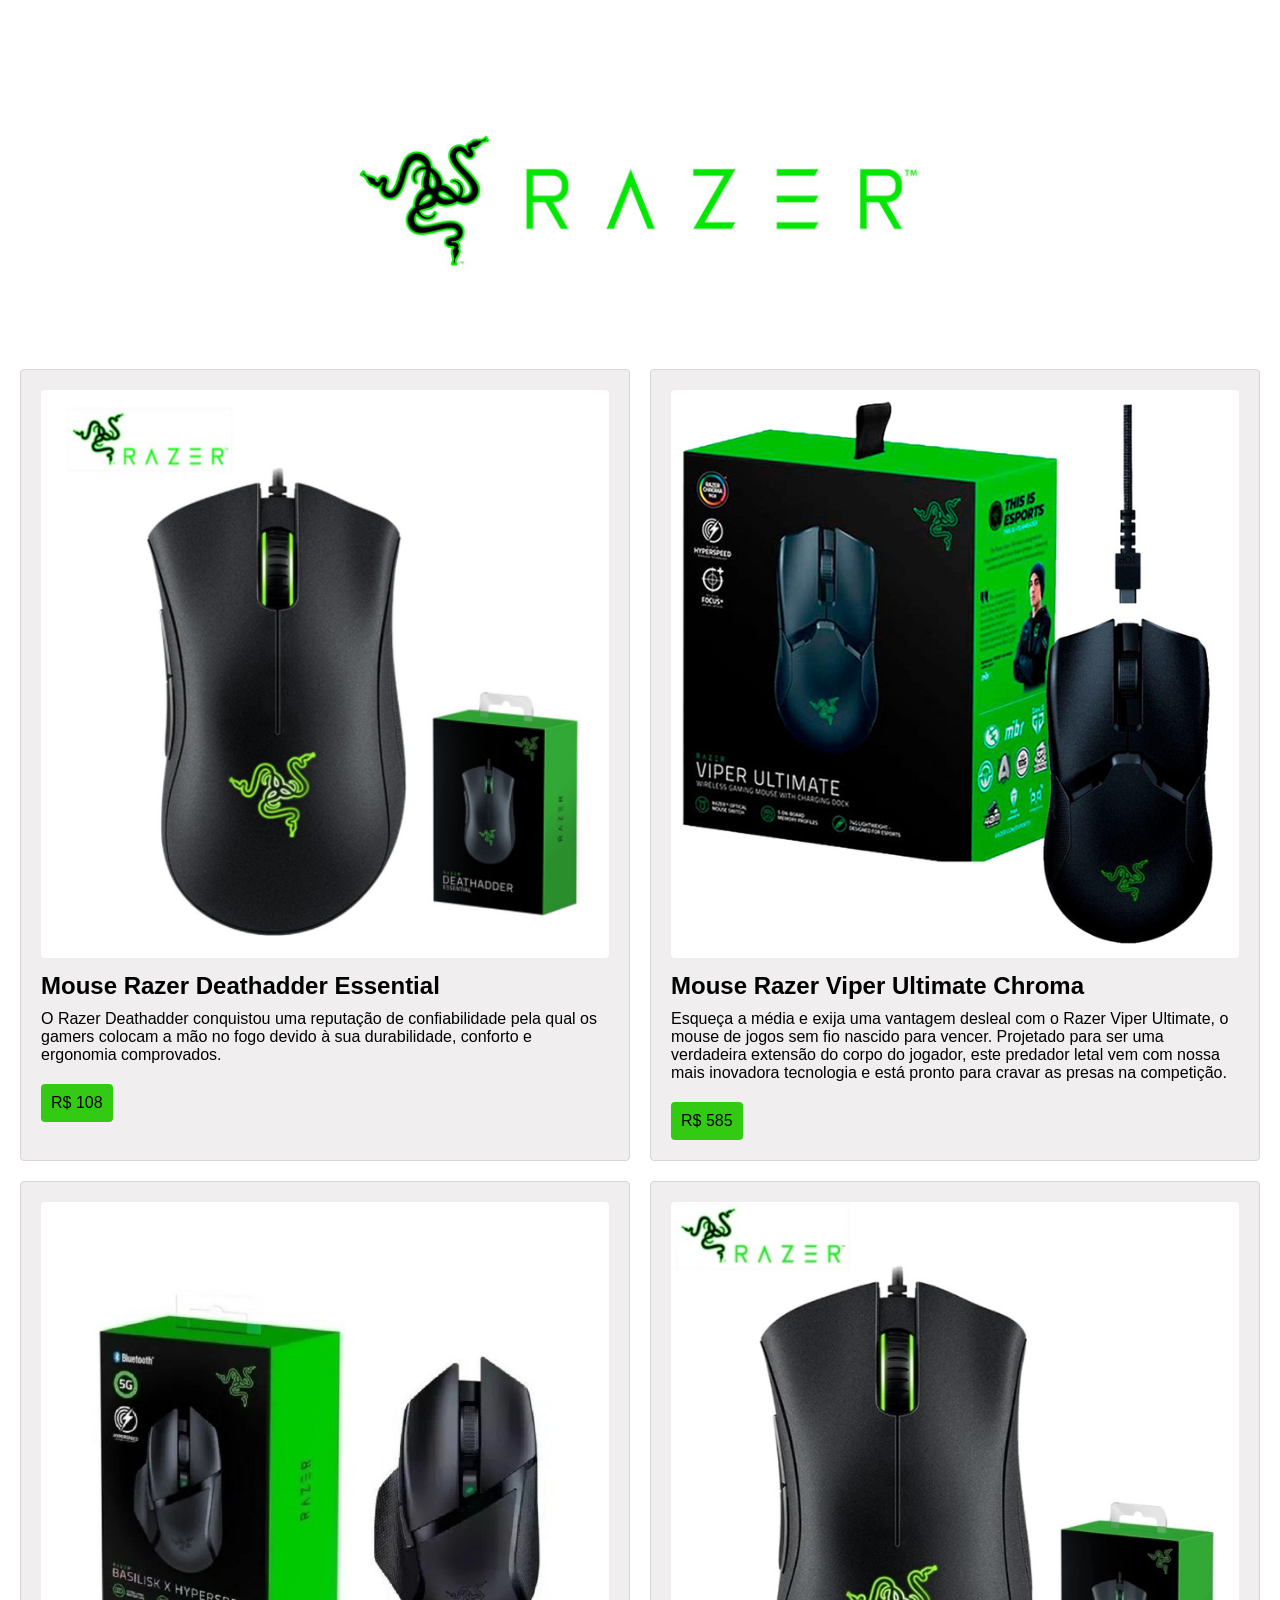
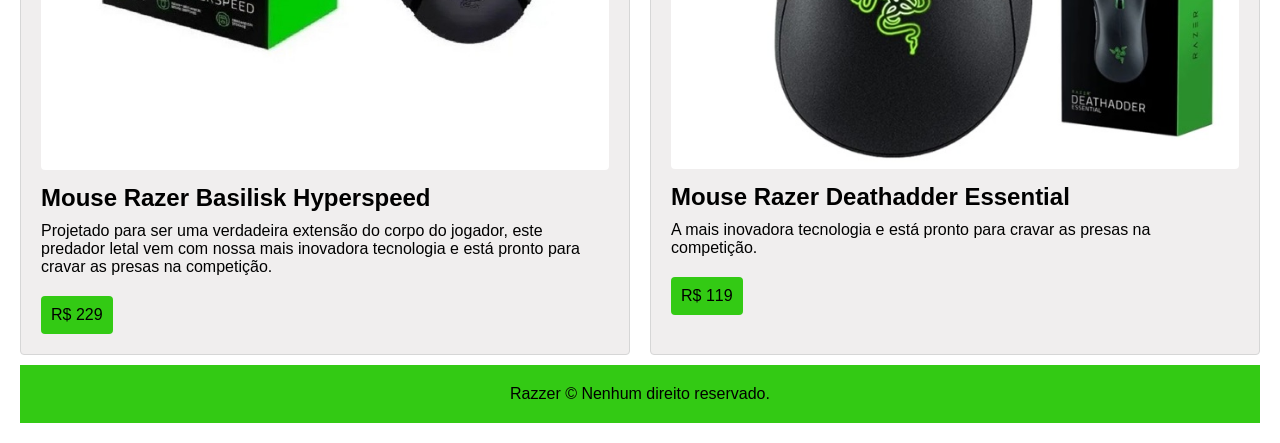
==== index.html @ bd139f3c "update" ====
<!DOCTYPE html>
<html lang="pt-BR">
<head>
  <meta charset="UTF-8">
  <meta http-equiv="X-UA-Compatible" content="IE=edge">
  <meta name="viewport" content="width=device-width, initial-scale=1.0">
  <link rel="stylesheet" href="style.css">
  <title>Meu Display Grid</title>
</head>
<body>
  <header>
    <img class="logo" src="/diplayGrid/assets/razer.jpg" alt="logo razer">
  </header>
  
  <section class="grid">
    <div class="item">
      <img src="/diplayGrid/assets/1.jpeg" alt="">
      <h1 class="titulo">Mouse Razer Deathadder Essential</h1>
      <p class="descricao"> O Razer Deathadder conquistou uma reputação de confiabilidade pela qual os gamers colocam a mão no fogo devido à sua durabilidade, conforto e ergonomia comprovados.</p>
      <p class="preco">R$ 108</p>
    </div>

    <div class="item">
      <img src="/diplayGrid/assets/2.jpg.crdownload" alt="">
      <h1 class="titulo">Mouse Razer Viper Ultimate Chroma</h1>
      <p class="descricao"> Esqueça a média e exija uma vantagem desleal com o Razer Viper Ultimate, o mouse de jogos sem fio nascido para vencer. Projetado para ser uma verdadeira extensão do corpo do jogador, este predador letal vem com nossa mais inovadora tecnologia e está pronto para cravar as presas na competição.</p>
      <p class="preco">R$ 585</p>
    </div>
  
    <div class="item">
      <img src="/diplayGrid/assets/3.jpeg" alt="">
      <h1 class="titulo">Mouse Razer Basilisk Hyperspeed</h1>
      <p class="descricao"> Projetado para ser uma verdadeira extensão do corpo do jogador, este predador letal vem com nossa mais inovadora tecnologia e está pronto para cravar as presas na competição.</p>
      <p class="preco">R$ 229</p>
    </div>
  
    <div class="item">
      <img src="/diplayGrid/assets/4.jpg" alt="">
      <h1 class="titulo">Mouse Razer Deathadder Essential</h1>
      <p class="descricao"> A mais inovadora tecnologia e está pronto para cravar as presas na competição.</p>
      <p class="preco">R$ 119</p>
    </div>

  </section>
  
  <script src="app.js"></script>
  <footer class="rodape">Razzer © Nenhum direito reservado.</footer>
</body>
</html>
---- style.css ----
*{
  margin: 0;
  padding: 0;
  box-sizing: border-box;
  font-family: arial;
}
body {
  padding: 20px;
}
header {
  display: flex;
  justify-content: center;
}
.logo{
width: 50%;
  
}
.grid {
  display: grid;
  grid-template-columns: repeat(2,1fr);
  gap: 20px;
}

.item {
  
  background-color: #f0eeee;
  border: 1px solid #d6d6d6;
  border-radius: 4px;
  padding: 20px;
}

img {
  width: 100%;
  object-fit: cover;
  border-radius: 4px;
}
.titulo, .descricao {
  margin: 10px 0;
}

.preco {
  background-color: rgb(51, 202, 20);
  display: inline-block;
  padding: 10px;
  margin-top: 10px;
  border-radius: 4px;
}
.rodape {
  display: flex;
  justify-content: center;
  margin-top: 10px;
  padding: 20px;
  background-color: rgb(51, 202, 20);
}
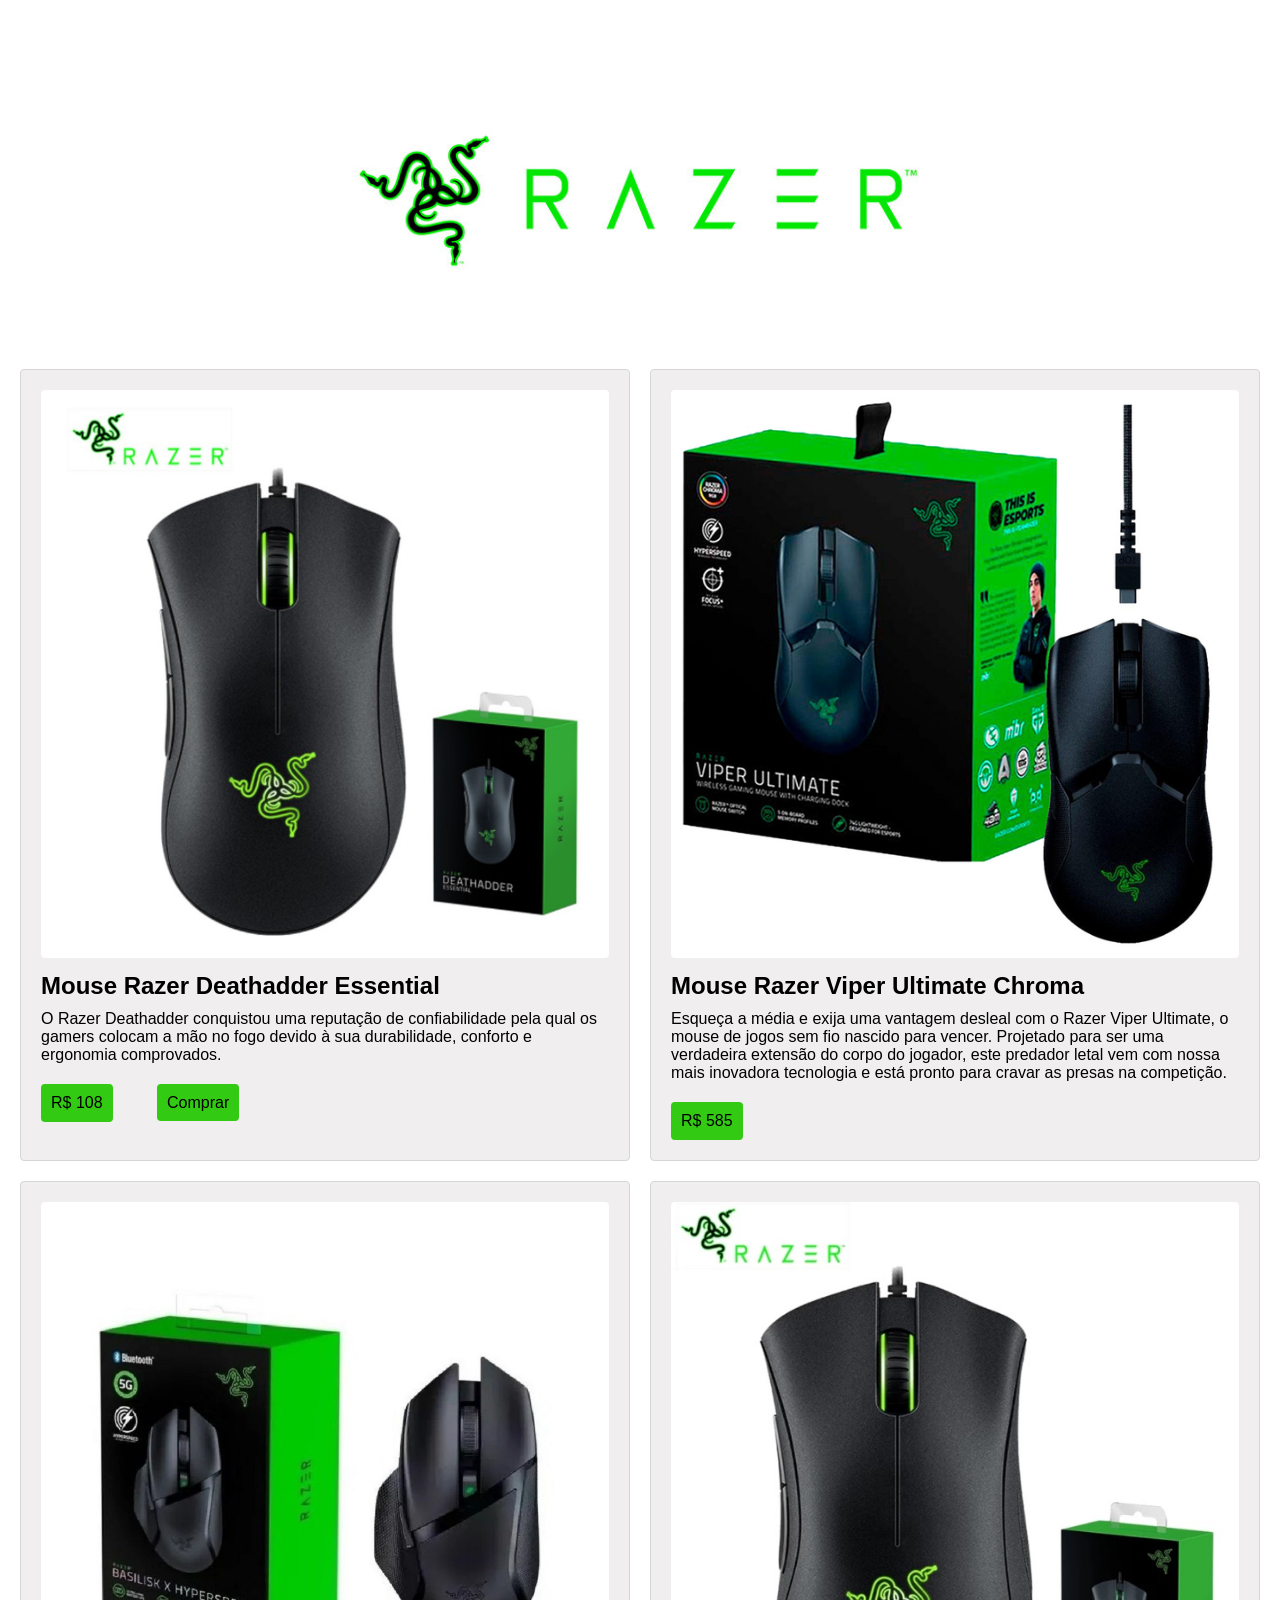
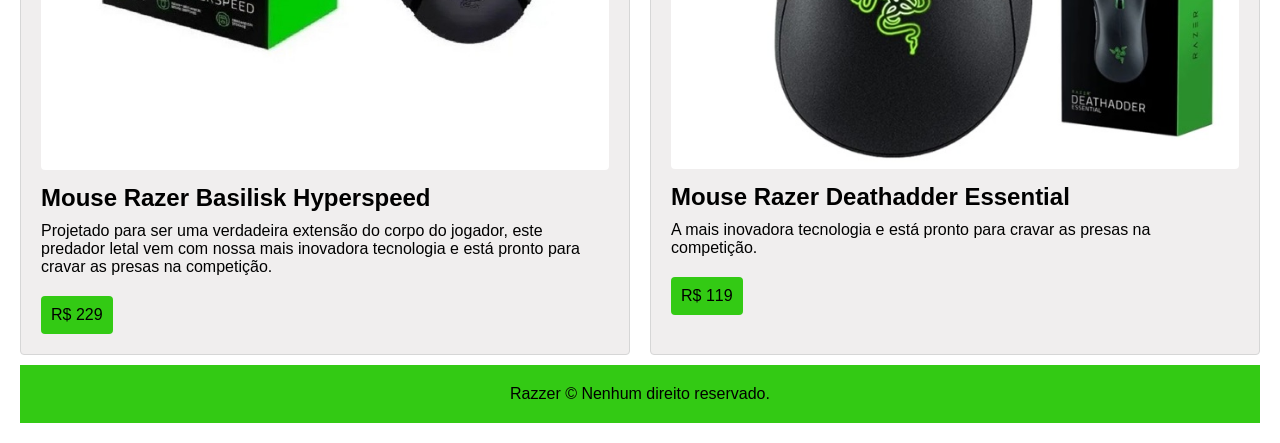
==== commit 4abcac32: "update_button" ====
--- a/index.html
+++ b/index.html
@@ -9,33 +9,35 @@
 </head>
 <body>
   <header>
-    <img class="logo" src="/diplayGrid/assets/razer.jpg" alt="logo razer">
+    <img class="logo" src="assets/razer.jpg" alt="logo razer">
   </header>
   
   <section class="grid">
     <div class="item">
-      <img src="/diplayGrid/assets/1.jpeg" alt="">
+      <img src="assets/1.jpeg" alt="">
       <h1 class="titulo">Mouse Razer Deathadder Essential</h1>
       <p class="descricao"> O Razer Deathadder conquistou uma reputação de confiabilidade pela qual os gamers colocam a mão no fogo devido à sua durabilidade, conforto e ergonomia comprovados.</p>
       <p class="preco">R$ 108</p>
+      <a class="btn" href="#">Comprar</a>
     </div>
 
     <div class="item">
-      <img src="/diplayGrid/assets/2.jpg.crdownload" alt="">
+      <img src="assets/2.jpg.crdownload" alt="">
       <h1 class="titulo">Mouse Razer Viper Ultimate Chroma</h1>
       <p class="descricao"> Esqueça a média e exija uma vantagem desleal com o Razer Viper Ultimate, o mouse de jogos sem fio nascido para vencer. Projetado para ser uma verdadeira extensão do corpo do jogador, este predador letal vem com nossa mais inovadora tecnologia e está pronto para cravar as presas na competição.</p>
       <p class="preco">R$ 585</p>
     </div>
   
     <div class="item">
-      <img src="/diplayGrid/assets/3.jpeg" alt="">
+      <img src="assets/3.jpeg" alt="">
       <h1 class="titulo">Mouse Razer Basilisk Hyperspeed</h1>
       <p class="descricao"> Projetado para ser uma verdadeira extensão do corpo do jogador, este predador letal vem com nossa mais inovadora tecnologia e está pronto para cravar as presas na competição.</p>
       <p class="preco">R$ 229</p>
+
     </div>
   
     <div class="item">
-      <img src="/diplayGrid/assets/4.jpg" alt="">
+      <img src="assets/4.jpg" alt="">
       <h1 class="titulo">Mouse Razer Deathadder Essential</h1>
       <p class="descricao"> A mais inovadora tecnologia e está pronto para cravar as presas na competição.</p>
       <p class="preco">R$ 119</p>
--- a/style.css
+++ b/style.css
@@ -29,8 +29,9 @@
   padding: 20px;
 }
 
-img {
+.item img {
   width: 100%;
+  
   object-fit: cover;
   border-radius: 4px;
 }
@@ -45,6 +46,16 @@
   margin-top: 10px;
   border-radius: 4px;
 }
+.btn {
+  /* display: flex; */
+  background-color: rgb(51, 202, 20);
+  text-decoration: none;
+  color: black;
+  padding: 10px;
+  margin-top: 10px;
+  margin: 40px;
+  border-radius: 4px;
+}
 .rodape {
   display: flex;
   justify-content: center;
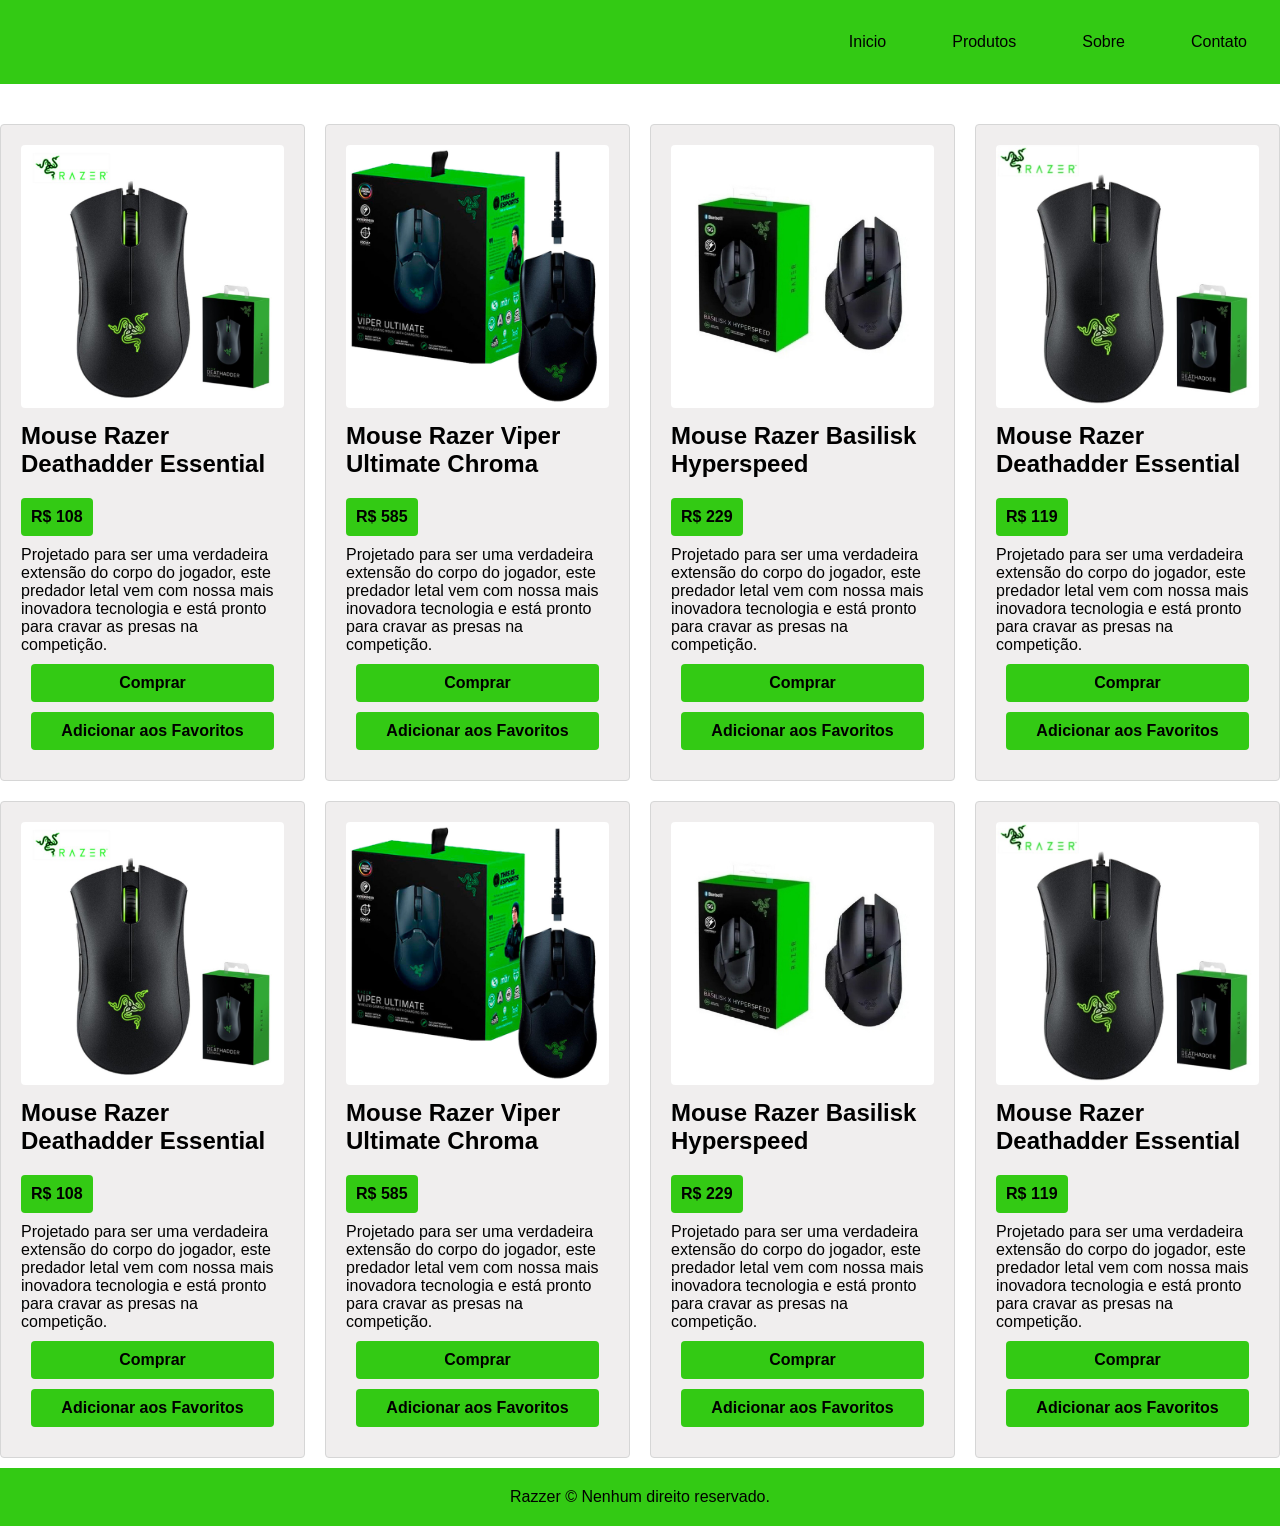
==== commit 1ec0209e: "update_layout" ====
--- a/index.html
+++ b/index.html
@@ -9,39 +9,99 @@
 </head>
 <body>
   <header>
-    <img class="logo" src="assets/razer.jpg" alt="logo razer">
+    <nav class="nav-menu">
+      
+      <ul>
+        
+        <li>Inicio</li>
+        <li>Produtos</li>
+        <li>Sobre</li>
+        <li>Contato</li>
+      </ul>
+    </nav>
+    <!-- <img class="logo" src="assets/razer.jpg" alt="logo razer"> -->
   </header>
   
   <section class="grid">
     <div class="item">
       <img src="assets/1.jpeg" alt="">
-      <h1 class="titulo">Mouse Razer Deathadder Essential</h1>
-      <p class="descricao"> O Razer Deathadder conquistou uma reputação de confiabilidade pela qual os gamers colocam a mão no fogo devido à sua durabilidade, conforto e ergonomia comprovados.</p>
+      <h1 class="titulo">Mouse Razer Deathadder Essential </h1>
       <p class="preco">R$ 108</p>
+      <p class="descricao"> Projetado para ser uma verdadeira extensão do corpo do jogador, este predador letal vem com nossa mais inovadora tecnologia e está pronto para cravar as presas na competição.</p>
+      
       <a class="btn" href="#">Comprar</a>
+      <a class="btn" href="#">Adicionar aos Favoritos</a>
     </div>
 
     <div class="item">
       <img src="assets/2.jpg.crdownload" alt="">
       <h1 class="titulo">Mouse Razer Viper Ultimate Chroma</h1>
-      <p class="descricao"> Esqueça a média e exija uma vantagem desleal com o Razer Viper Ultimate, o mouse de jogos sem fio nascido para vencer. Projetado para ser uma verdadeira extensão do corpo do jogador, este predador letal vem com nossa mais inovadora tecnologia e está pronto para cravar as presas na competição.</p>
       <p class="preco">R$ 585</p>
+      <p class="descricao"> Projetado para ser uma verdadeira extensão do corpo do jogador, este predador letal vem com nossa mais inovadora tecnologia e está pronto para cravar as presas na competição.</p>
+      <a class="btn" href="#">Comprar</a>
+      <a class="btn" href="#">Adicionar aos Favoritos</a>
     </div>
   
     <div class="item">
       <img src="assets/3.jpeg" alt="">
       <h1 class="titulo">Mouse Razer Basilisk Hyperspeed</h1>
+      <p class="preco">R$ 229</p>
       <p class="descricao"> Projetado para ser uma verdadeira extensão do corpo do jogador, este predador letal vem com nossa mais inovadora tecnologia e está pronto para cravar as presas na competição.</p>
+      
+      <a class="btn" href="#">Comprar</a>
+      <a class="btn" href="#">Adicionar aos Favoritos</a>
+    </div>
+  
+    <div class="item">
+      <img src="assets/4.jpg" alt="">
+      <h1 class="titulo">Mouse Razer Deathadder Essential</h1>
+      <p class="preco">R$ 119</p>
+      <p class="descricao"> Projetado para ser uma verdadeira extensão do corpo do jogador, este predador letal vem com nossa mais inovadora tecnologia e está pronto para cravar as presas na competição.</p>
+      
+      <a class="btn" href="#">Comprar</a>
+      <a class="btn" href="#">Adicionar aos Favoritos</a>
+    </div>
+    <div class="item">
+      <img src="assets/1.jpeg" alt="">
+      <h1 class="titulo">Mouse Razer Deathadder Essential</h1>
+      <p class="preco">R$ 108</p>
+      <p class="descricao"> Projetado para ser uma verdadeira extensão do corpo do jogador, este predador letal vem com nossa mais inovadora tecnologia e está pronto para cravar as presas na competição.</p>
+      
+      <a class="btn" href="#">Comprar</a>
+      <a class="btn" href="#">Adicionar aos Favoritos</a>
+    </div>
+
+    <div class="item">
+      <img src="assets/2.jpg.crdownload" alt="">
+      <h1 class="titulo">Mouse Razer Viper Ultimate Chroma</h1>
+      <p class="preco">R$ 585</p>
+      <p class="descricao"> Projetado para ser uma verdadeira extensão do corpo do jogador, este predador letal vem com nossa mais inovadora tecnologia e está pronto para cravar as presas na competição.</p>
+      
+      <a class="btn" href="#">Comprar</a>
+      <a class="btn" href="#">Adicionar aos Favoritos</a>
+    </div>
+  
+    <div class="item">
+      <img src="assets/3.jpeg" alt="">
+      <h1 class="titulo">Mouse Razer Basilisk Hyperspeed</h1>
       <p class="preco">R$ 229</p>
+      <p class="descricao"> Projetado para ser uma verdadeira extensão do corpo do jogador, este predador letal vem com nossa mais inovadora tecnologia e está pronto para cravar as presas na competição.</p>
+      
+      <a class="btn" href="#">Comprar</a>
+      <a class="btn" href="#">Adicionar aos Favoritos</a>
 
     </div>
   
     <div class="item">
       <img src="assets/4.jpg" alt="">
       <h1 class="titulo">Mouse Razer Deathadder Essential</h1>
-      <p class="descricao"> A mais inovadora tecnologia e está pronto para cravar as presas na competição.</p>
       <p class="preco">R$ 119</p>
+      <p class="descricao"> Projetado para ser uma verdadeira extensão do corpo do jogador, este predador letal vem com nossa mais inovadora tecnologia e está pronto para cravar as presas na competição.</p>
+      
+      <a class="btn" href="#">Comprar</a>
+      <a class="btn" href="#">Adicionar aos Favoritos</a>
     </div>
+
 
   </section>
   
--- a/style.css
+++ b/style.css
@@ -4,21 +4,43 @@
   box-sizing: border-box;
   font-family: arial;
 }
-body {
-  padding: 20px;
-}
+
 header {
   display: flex;
   justify-content: center;
 }
+.nav-menu {
+  width: 100%;
+  
+}
+ul{
+  display: flex;
+  background-color: rgb(51, 202, 20);
+  justify-content: flex-end;
+  
+}
+
+li {
+  list-style: none;
+  padding:30px;
+  
+  margin: 3px;
+  transition: 0.3s ease-in-out;
+}
+li:hover{
+  background-color:rgb(47, 173, 21);
+  font-weight: 600;
+}
 .logo{
-width: 50%;
+  display: flex;
+  width: 50%;
   
 }
 .grid {
   display: grid;
-  grid-template-columns: repeat(2,1fr);
+  grid-template-columns: repeat(4,1fr);
   gap: 20px;
+  margin-top: 40px;
 }
 
 .item {
@@ -45,16 +67,25 @@
   padding: 10px;
   margin-top: 10px;
   border-radius: 4px;
+  font-weight: 600;
 }
 .btn {
-  /* display: flex; */
+  display: block;
   background-color: rgb(51, 202, 20);
+  color: black;
+  text-align: center;
+  font-weight: 600;
   text-decoration: none;
-  color: black;
+  
   padding: 10px;
-  margin-top: 10px;
-  margin: 40px;
+  margin: 10px;
   border-radius: 4px;
+  transition: .3s;
+  
+}
+.btn:hover{
+  background-color:rgb(47, 173, 21);
+  
 }
 .rodape {
   display: flex;
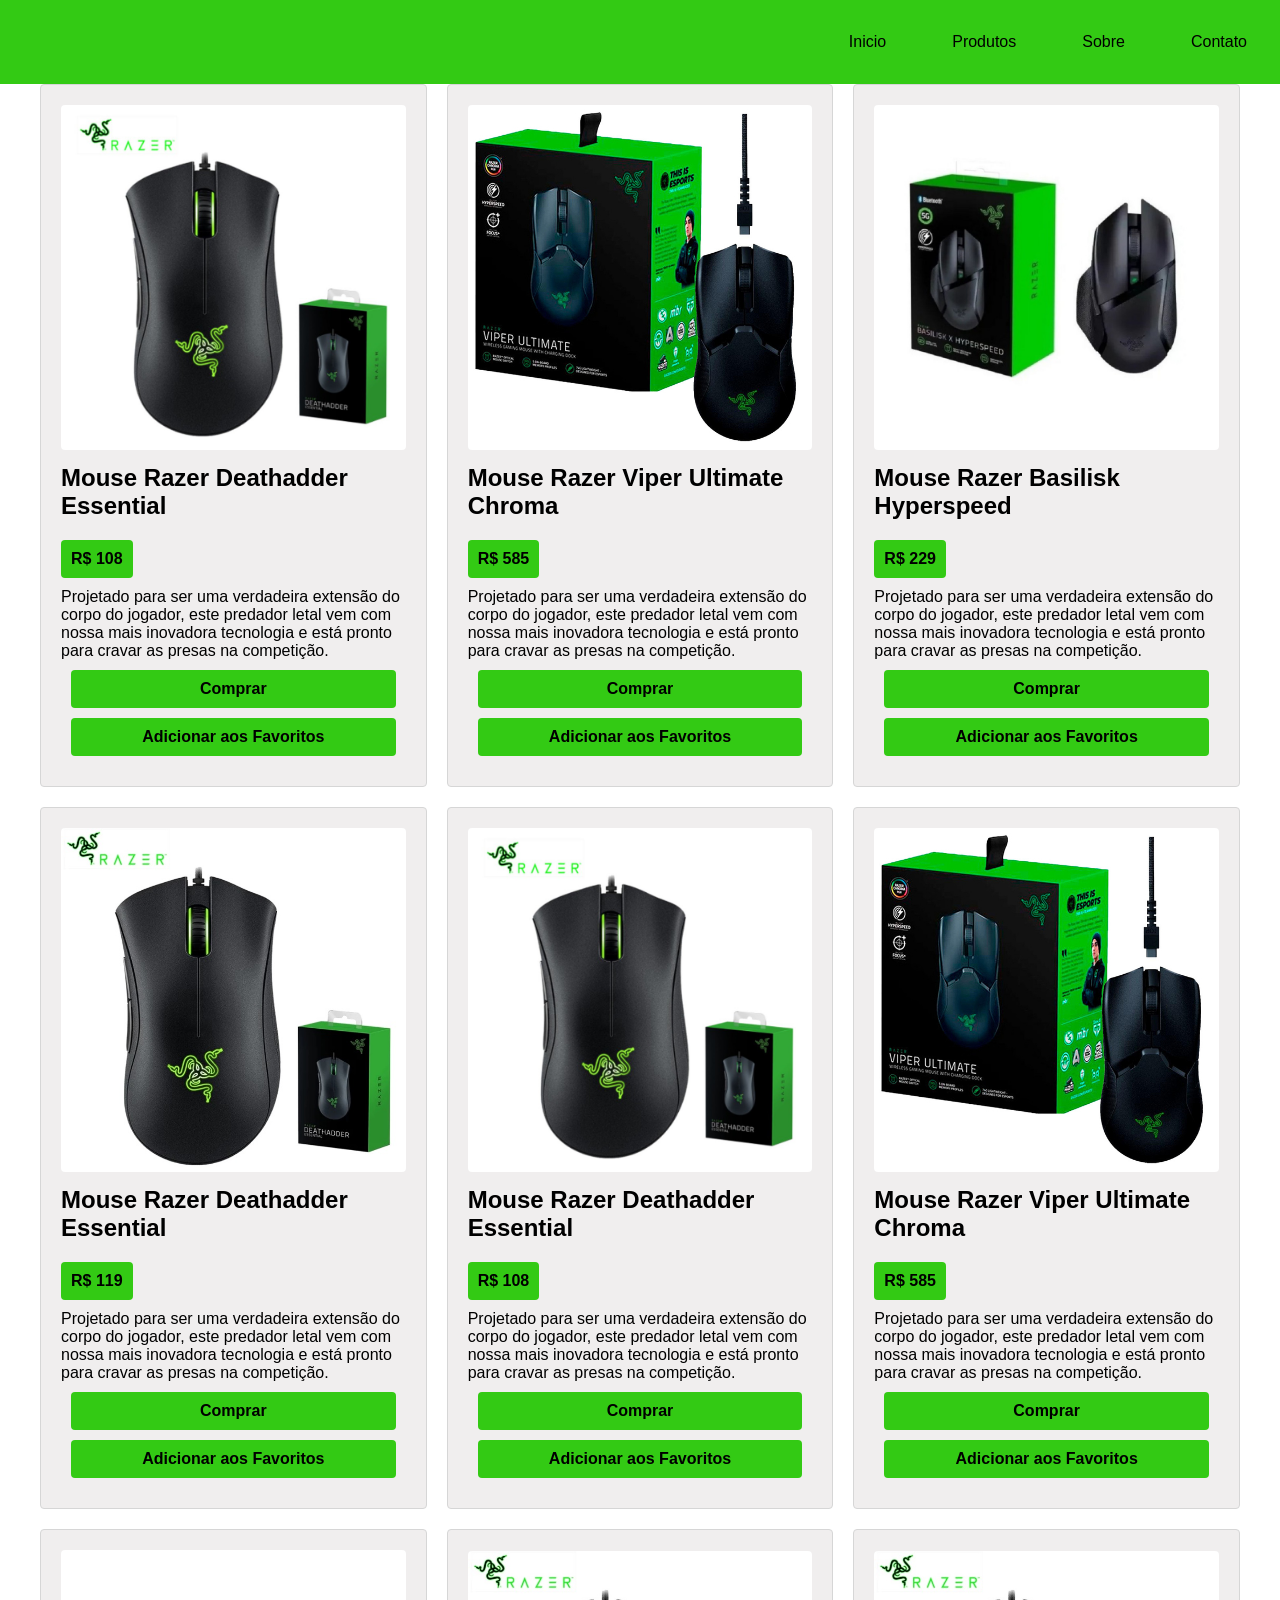
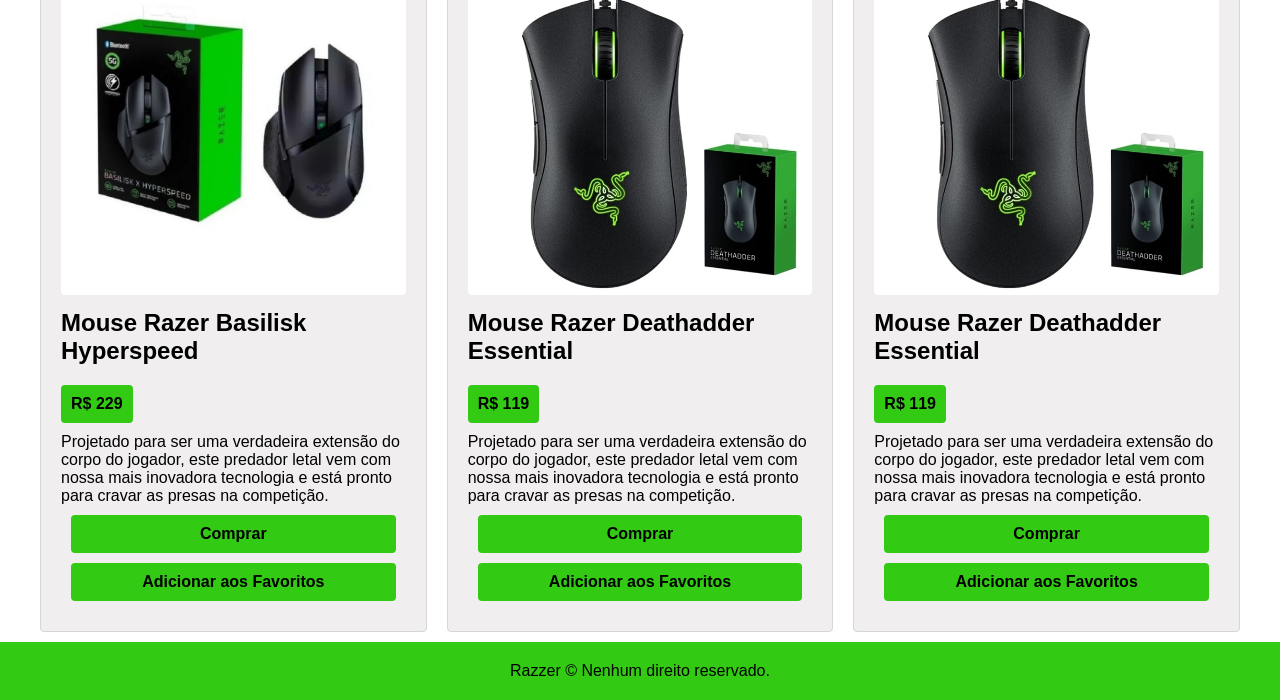
==== commit e1435aad: "Update_grid" ====
--- a/index.html
+++ b/index.html
@@ -21,89 +21,99 @@
     </nav>
     <!-- <img class="logo" src="assets/razer.jpg" alt="logo razer"> -->
   </header>
+  <main class="conteudo">
+    <section class="grid">
+      <div class="item">
+        <img src="assets/1.jpeg" alt="">
+        <h1 class="titulo">Mouse Razer Deathadder Essential </h1>
+        <p class="preco">R$ 108</p>
+        <p class="descricao"> Projetado para ser uma verdadeira extensão do corpo do jogador, este predador letal vem com nossa mais inovadora tecnologia e está pronto para cravar as presas na competição.</p>
+        
+        <a class="btn" href="#">Comprar</a>
+        <a class="btn" href="#">Adicionar aos Favoritos</a>
+      </div>
   
-  <section class="grid">
-    <div class="item">
-      <img src="assets/1.jpeg" alt="">
-      <h1 class="titulo">Mouse Razer Deathadder Essential </h1>
-      <p class="preco">R$ 108</p>
-      <p class="descricao"> Projetado para ser uma verdadeira extensão do corpo do jogador, este predador letal vem com nossa mais inovadora tecnologia e está pronto para cravar as presas na competição.</p>
-      
-      <a class="btn" href="#">Comprar</a>
-      <a class="btn" href="#">Adicionar aos Favoritos</a>
-    </div>
+      <div class="item">
+        <img src="assets/2.jpg.crdownload" alt="">
+        <h1 class="titulo">Mouse Razer Viper Ultimate Chroma</h1>
+        <p class="preco">R$ 585</p>
+        <p class="descricao"> Projetado para ser uma verdadeira extensão do corpo do jogador, este predador letal vem com nossa mais inovadora tecnologia e está pronto para cravar as presas na competição.</p>
+        <a class="btn" href="#">Comprar</a>
+        <a class="btn" href="#">Adicionar aos Favoritos</a>
+      </div>
+    
+      <div class="item">
+        <img src="assets/3.jpeg" alt="">
+        <h1 class="titulo">Mouse Razer Basilisk Hyperspeed</h1>
+        <p class="preco">R$ 229</p>
+        <p class="descricao"> Projetado para ser uma verdadeira extensão do corpo do jogador, este predador letal vem com nossa mais inovadora tecnologia e está pronto para cravar as presas na competição.</p>
+        
+        <a class="btn" href="#">Comprar</a>
+        <a class="btn" href="#">Adicionar aos Favoritos</a>
+      </div>
+    
+      <div class="item">
+        <img src="assets/4.jpg" alt="">
+        <h1 class="titulo">Mouse Razer Deathadder Essential</h1>
+        <p class="preco">R$ 119</p>
+        <p class="descricao"> Projetado para ser uma verdadeira extensão do corpo do jogador, este predador letal vem com nossa mais inovadora tecnologia e está pronto para cravar as presas na competição.</p>
+        
+        <a class="btn" href="#">Comprar</a>
+        <a class="btn" href="#">Adicionar aos Favoritos</a>
+      </div>
+      <div class="item">
+        <img src="assets/1.jpeg" alt="">
+        <h1 class="titulo">Mouse Razer Deathadder Essential</h1>
+        <p class="preco">R$ 108</p>
+        <p class="descricao"> Projetado para ser uma verdadeira extensão do corpo do jogador, este predador letal vem com nossa mais inovadora tecnologia e está pronto para cravar as presas na competição.</p>
+        
+        <a class="btn" href="#">Comprar</a>
+        <a class="btn" href="#">Adicionar aos Favoritos</a>
+      </div>
+  
+      <div class="item">
+        <img src="assets/2.jpg.crdownload" alt="">
+        <h1 class="titulo">Mouse Razer Viper Ultimate Chroma</h1>
+        <p class="preco">R$ 585</p>
+        <p class="descricao"> Projetado para ser uma verdadeira extensão do corpo do jogador, este predador letal vem com nossa mais inovadora tecnologia e está pronto para cravar as presas na competição.</p>
+        
+        <a class="btn" href="#">Comprar</a>
+        <a class="btn" href="#">Adicionar aos Favoritos</a>
+      </div>
+    
+      <div class="item">
+        <img src="assets/3.jpeg" alt="">
+        <h1 class="titulo">Mouse Razer Basilisk Hyperspeed</h1>
+        <p class="preco">R$ 229</p>
+        <p class="descricao"> Projetado para ser uma verdadeira extensão do corpo do jogador, este predador letal vem com nossa mais inovadora tecnologia e está pronto para cravar as presas na competição.</p>
+        
+        <a class="btn" href="#">Comprar</a>
+        <a class="btn" href="#">Adicionar aos Favoritos</a>
+  
+      </div>
+    
+      <div class="item">
+        <img src="assets/4.jpg" alt="">
+        <h1 class="titulo">Mouse Razer Deathadder Essential</h1>
+        <p class="preco">R$ 119</p>
+        <p class="descricao"> Projetado para ser uma verdadeira extensão do corpo do jogador, este predador letal vem com nossa mais inovadora tecnologia e está pronto para cravar as presas na competição.</p>
+        
+        <a class="btn" href="#">Comprar</a>
+        <a class="btn" href="#">Adicionar aos Favoritos</a>
+      </div>
+      <div class="item">
+        <img src="assets/4.jpg" alt="">
+        <h1 class="titulo">Mouse Razer Deathadder Essential</h1>
+        <p class="preco">R$ 119</p>
+        <p class="descricao"> Projetado para ser uma verdadeira extensão do corpo do jogador, este predador letal vem com nossa mais inovadora tecnologia e está pronto para cravar as presas na competição.</p>
+        
+        <a class="btn" href="#">Comprar</a>
+        <a class="btn" href="#">Adicionar aos Favoritos</a>
+      </div>
 
-    <div class="item">
-      <img src="assets/2.jpg.crdownload" alt="">
-      <h1 class="titulo">Mouse Razer Viper Ultimate Chroma</h1>
-      <p class="preco">R$ 585</p>
-      <p class="descricao"> Projetado para ser uma verdadeira extensão do corpo do jogador, este predador letal vem com nossa mais inovadora tecnologia e está pronto para cravar as presas na competição.</p>
-      <a class="btn" href="#">Comprar</a>
-      <a class="btn" href="#">Adicionar aos Favoritos</a>
-    </div>
+    </section>
+  </main>
   
-    <div class="item">
-      <img src="assets/3.jpeg" alt="">
-      <h1 class="titulo">Mouse Razer Basilisk Hyperspeed</h1>
-      <p class="preco">R$ 229</p>
-      <p class="descricao"> Projetado para ser uma verdadeira extensão do corpo do jogador, este predador letal vem com nossa mais inovadora tecnologia e está pronto para cravar as presas na competição.</p>
-      
-      <a class="btn" href="#">Comprar</a>
-      <a class="btn" href="#">Adicionar aos Favoritos</a>
-    </div>
-  
-    <div class="item">
-      <img src="assets/4.jpg" alt="">
-      <h1 class="titulo">Mouse Razer Deathadder Essential</h1>
-      <p class="preco">R$ 119</p>
-      <p class="descricao"> Projetado para ser uma verdadeira extensão do corpo do jogador, este predador letal vem com nossa mais inovadora tecnologia e está pronto para cravar as presas na competição.</p>
-      
-      <a class="btn" href="#">Comprar</a>
-      <a class="btn" href="#">Adicionar aos Favoritos</a>
-    </div>
-    <div class="item">
-      <img src="assets/1.jpeg" alt="">
-      <h1 class="titulo">Mouse Razer Deathadder Essential</h1>
-      <p class="preco">R$ 108</p>
-      <p class="descricao"> Projetado para ser uma verdadeira extensão do corpo do jogador, este predador letal vem com nossa mais inovadora tecnologia e está pronto para cravar as presas na competição.</p>
-      
-      <a class="btn" href="#">Comprar</a>
-      <a class="btn" href="#">Adicionar aos Favoritos</a>
-    </div>
-
-    <div class="item">
-      <img src="assets/2.jpg.crdownload" alt="">
-      <h1 class="titulo">Mouse Razer Viper Ultimate Chroma</h1>
-      <p class="preco">R$ 585</p>
-      <p class="descricao"> Projetado para ser uma verdadeira extensão do corpo do jogador, este predador letal vem com nossa mais inovadora tecnologia e está pronto para cravar as presas na competição.</p>
-      
-      <a class="btn" href="#">Comprar</a>
-      <a class="btn" href="#">Adicionar aos Favoritos</a>
-    </div>
-  
-    <div class="item">
-      <img src="assets/3.jpeg" alt="">
-      <h1 class="titulo">Mouse Razer Basilisk Hyperspeed</h1>
-      <p class="preco">R$ 229</p>
-      <p class="descricao"> Projetado para ser uma verdadeira extensão do corpo do jogador, este predador letal vem com nossa mais inovadora tecnologia e está pronto para cravar as presas na competição.</p>
-      
-      <a class="btn" href="#">Comprar</a>
-      <a class="btn" href="#">Adicionar aos Favoritos</a>
-
-    </div>
-  
-    <div class="item">
-      <img src="assets/4.jpg" alt="">
-      <h1 class="titulo">Mouse Razer Deathadder Essential</h1>
-      <p class="preco">R$ 119</p>
-      <p class="descricao"> Projetado para ser uma verdadeira extensão do corpo do jogador, este predador letal vem com nossa mais inovadora tecnologia e está pronto para cravar as presas na competição.</p>
-      
-      <a class="btn" href="#">Comprar</a>
-      <a class="btn" href="#">Adicionar aos Favoritos</a>
-    </div>
-
-
-  </section>
   
   <script src="app.js"></script>
   <footer class="rodape">Razzer © Nenhum direito reservado.</footer>
--- a/style.css
+++ b/style.css
@@ -36,15 +36,23 @@
   width: 50%;
   
 }
+.conteudo {
+  
+  display: flex;
+  justify-content: center;
+}
 .grid {
+  width: 100%;
+  max-width: 1200px;
   display: grid;
-  grid-template-columns: repeat(4,1fr);
+  grid-template-columns: repeat(auto-fit, minmax(300px, 1fr));
   gap: 20px;
-  margin-top: 40px;
+  
+  
 }
 
 .item {
-  
+  place-content: center;
   background-color: #f0eeee;
   border: 1px solid #d6d6d6;
   border-radius: 4px;
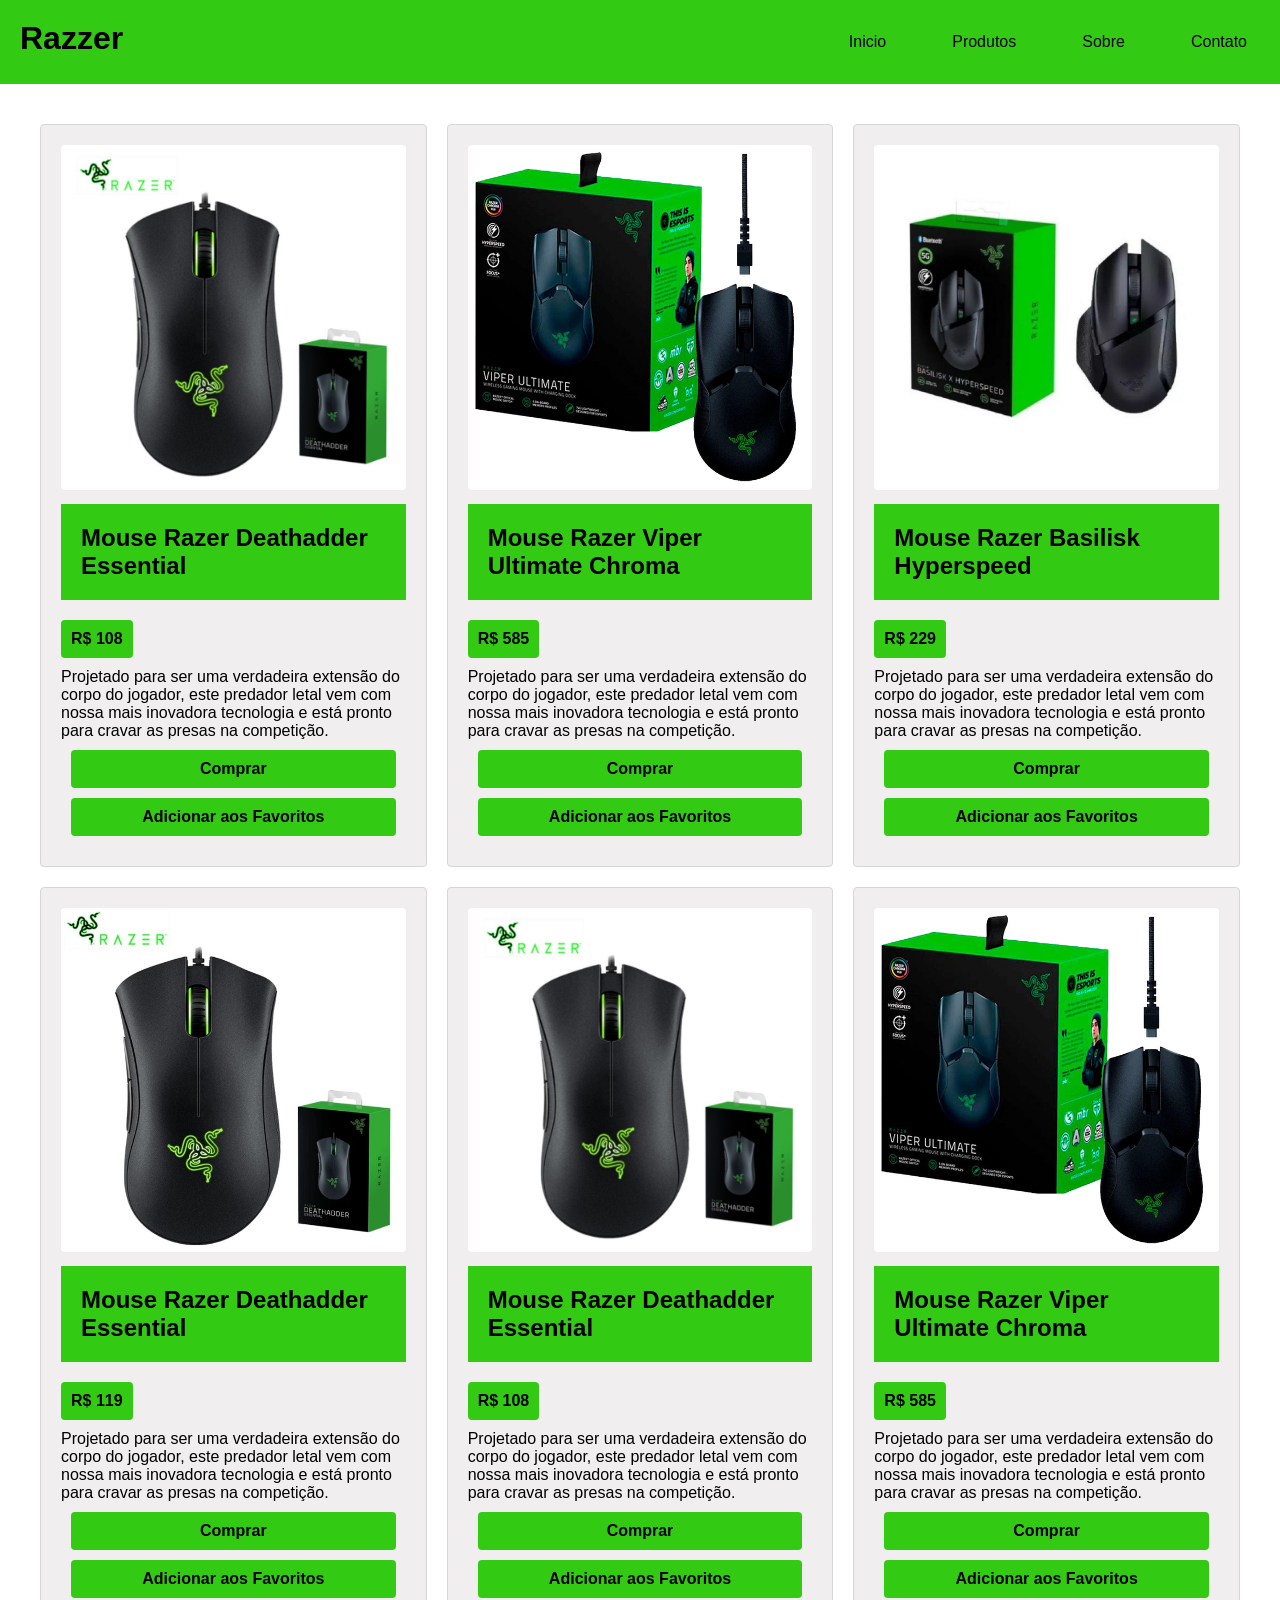
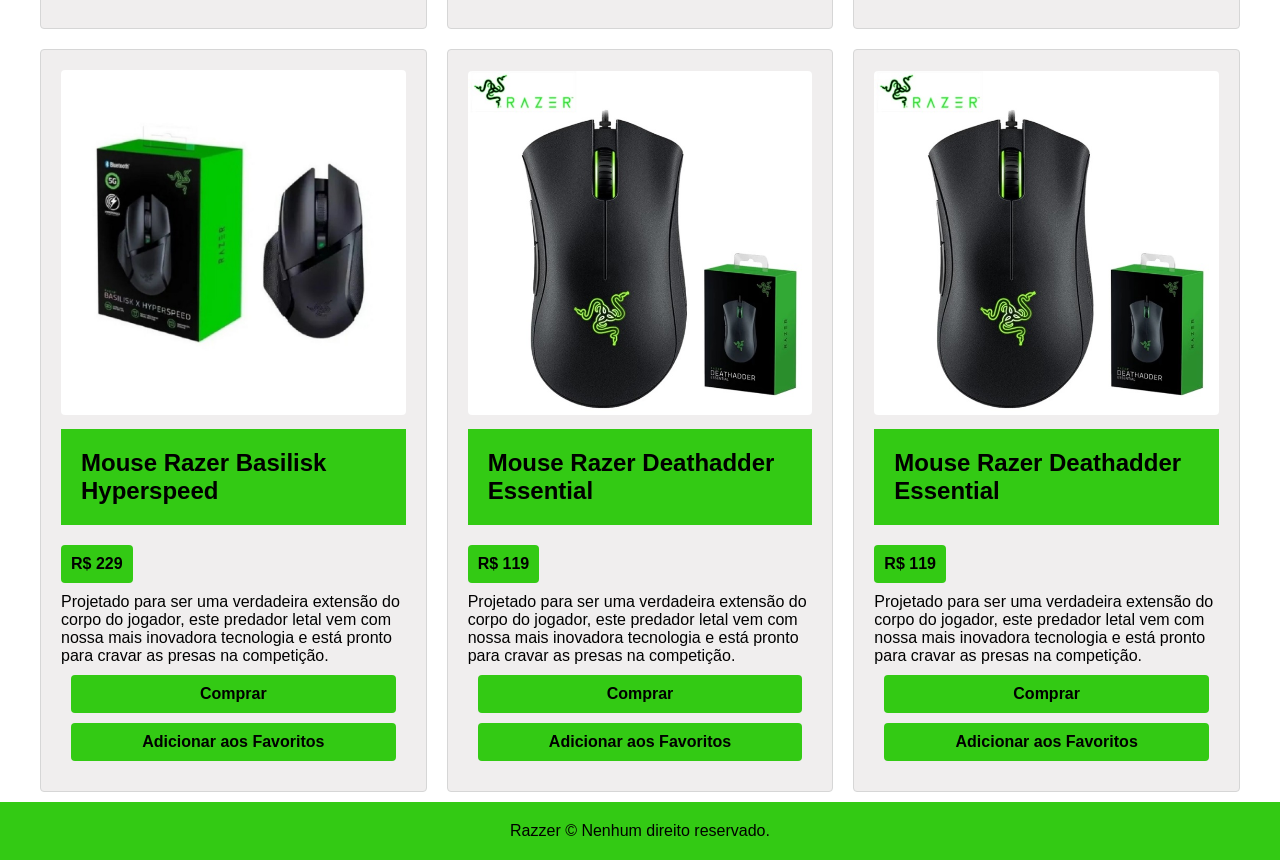
==== commit 3dd32585: "Update_logo" ====
--- a/index.html
+++ b/index.html
@@ -1,121 +1,152 @@
 <!DOCTYPE html>
 <html lang="pt-BR">
-<head>
-  <meta charset="UTF-8">
-  <meta http-equiv="X-UA-Compatible" content="IE=edge">
-  <meta name="viewport" content="width=device-width, initial-scale=1.0">
-  <link rel="stylesheet" href="style.css">
-  <title>Meu Display Grid</title>
-</head>
-<body>
-  <header>
-    <nav class="nav-menu">
-      
-      <ul>
-        
-        <li>Inicio</li>
-        <li>Produtos</li>
-        <li>Sobre</li>
-        <li>Contato</li>
-      </ul>
-    </nav>
-    <!-- <img class="logo" src="assets/razer.jpg" alt="logo razer"> -->
-  </header>
-  <main class="conteudo">
-    <section class="grid">
-      <div class="item">
-        <img src="assets/1.jpeg" alt="">
-        <h1 class="titulo">Mouse Razer Deathadder Essential </h1>
-        <p class="preco">R$ 108</p>
-        <p class="descricao"> Projetado para ser uma verdadeira extensão do corpo do jogador, este predador letal vem com nossa mais inovadora tecnologia e está pronto para cravar as presas na competição.</p>
-        
-        <a class="btn" href="#">Comprar</a>
-        <a class="btn" href="#">Adicionar aos Favoritos</a>
-      </div>
-  
-      <div class="item">
-        <img src="assets/2.jpg.crdownload" alt="">
-        <h1 class="titulo">Mouse Razer Viper Ultimate Chroma</h1>
-        <p class="preco">R$ 585</p>
-        <p class="descricao"> Projetado para ser uma verdadeira extensão do corpo do jogador, este predador letal vem com nossa mais inovadora tecnologia e está pronto para cravar as presas na competição.</p>
-        <a class="btn" href="#">Comprar</a>
-        <a class="btn" href="#">Adicionar aos Favoritos</a>
-      </div>
-    
-      <div class="item">
-        <img src="assets/3.jpeg" alt="">
-        <h1 class="titulo">Mouse Razer Basilisk Hyperspeed</h1>
-        <p class="preco">R$ 229</p>
-        <p class="descricao"> Projetado para ser uma verdadeira extensão do corpo do jogador, este predador letal vem com nossa mais inovadora tecnologia e está pronto para cravar as presas na competição.</p>
-        
-        <a class="btn" href="#">Comprar</a>
-        <a class="btn" href="#">Adicionar aos Favoritos</a>
-      </div>
-    
-      <div class="item">
-        <img src="assets/4.jpg" alt="">
-        <h1 class="titulo">Mouse Razer Deathadder Essential</h1>
-        <p class="preco">R$ 119</p>
-        <p class="descricao"> Projetado para ser uma verdadeira extensão do corpo do jogador, este predador letal vem com nossa mais inovadora tecnologia e está pronto para cravar as presas na competição.</p>
-        
-        <a class="btn" href="#">Comprar</a>
-        <a class="btn" href="#">Adicionar aos Favoritos</a>
-      </div>
-      <div class="item">
-        <img src="assets/1.jpeg" alt="">
-        <h1 class="titulo">Mouse Razer Deathadder Essential</h1>
-        <p class="preco">R$ 108</p>
-        <p class="descricao"> Projetado para ser uma verdadeira extensão do corpo do jogador, este predador letal vem com nossa mais inovadora tecnologia e está pronto para cravar as presas na competição.</p>
-        
-        <a class="btn" href="#">Comprar</a>
-        <a class="btn" href="#">Adicionar aos Favoritos</a>
-      </div>
-  
-      <div class="item">
-        <img src="assets/2.jpg.crdownload" alt="">
-        <h1 class="titulo">Mouse Razer Viper Ultimate Chroma</h1>
-        <p class="preco">R$ 585</p>
-        <p class="descricao"> Projetado para ser uma verdadeira extensão do corpo do jogador, este predador letal vem com nossa mais inovadora tecnologia e está pronto para cravar as presas na competição.</p>
-        
-        <a class="btn" href="#">Comprar</a>
-        <a class="btn" href="#">Adicionar aos Favoritos</a>
-      </div>
-    
-      <div class="item">
-        <img src="assets/3.jpeg" alt="">
-        <h1 class="titulo">Mouse Razer Basilisk Hyperspeed</h1>
-        <p class="preco">R$ 229</p>
-        <p class="descricao"> Projetado para ser uma verdadeira extensão do corpo do jogador, este predador letal vem com nossa mais inovadora tecnologia e está pronto para cravar as presas na competição.</p>
-        
-        <a class="btn" href="#">Comprar</a>
-        <a class="btn" href="#">Adicionar aos Favoritos</a>
-  
-      </div>
-    
-      <div class="item">
-        <img src="assets/4.jpg" alt="">
-        <h1 class="titulo">Mouse Razer Deathadder Essential</h1>
-        <p class="preco">R$ 119</p>
-        <p class="descricao"> Projetado para ser uma verdadeira extensão do corpo do jogador, este predador letal vem com nossa mais inovadora tecnologia e está pronto para cravar as presas na competição.</p>
-        
-        <a class="btn" href="#">Comprar</a>
-        <a class="btn" href="#">Adicionar aos Favoritos</a>
-      </div>
-      <div class="item">
-        <img src="assets/4.jpg" alt="">
-        <h1 class="titulo">Mouse Razer Deathadder Essential</h1>
-        <p class="preco">R$ 119</p>
-        <p class="descricao"> Projetado para ser uma verdadeira extensão do corpo do jogador, este predador letal vem com nossa mais inovadora tecnologia e está pronto para cravar as presas na competição.</p>
-        
-        <a class="btn" href="#">Comprar</a>
-        <a class="btn" href="#">Adicionar aos Favoritos</a>
-      </div>
+  <head>
+    <meta charset="UTF-8" />
+    <meta http-equiv="X-UA-Compatible" content="IE=edge" />
+    <meta name="viewport" content="width=device-width, initial-scale=1.0" />
+    <link rel="stylesheet" href="style.css" />
+    <title>Meu Display Grid</title>
+  </head>
+  <body>
+    <header>
+      <h1>Razzer</h1>
+      <nav class="nav-menu">
+        <ul>
+          <li>Inicio</li>
+          <li>Produtos</li>
+          <li>Sobre</li>
+          <li>Contato</li>
+        </ul>
+      </nav>
+      <!-- <img class="logo" src="assets/razer.jpg" alt="logo razer"> -->
+    </header>
+    <main class="conteudo">
+      <section class="grid">
+        <div class="item">
+          <img src="assets/1.jpeg" alt="" />
+          <h1 class="titulo">Mouse Razer Deathadder Essential</h1>
+          <p class="preco">R$ 108</p>
+          <p class="descricao">
+            Projetado para ser uma verdadeira extensão do corpo do jogador, este
+            predador letal vem com nossa mais inovadora tecnologia e está pronto
+            para cravar as presas na competição.
+          </p>
 
-    </section>
-  </main>
-  
-  
-  <script src="app.js"></script>
-  <footer class="rodape">Razzer © Nenhum direito reservado.</footer>
-</body>
-</html>+          <a class="btn" href="#">Comprar</a>
+          <a class="btn" href="#">Adicionar aos Favoritos</a>
+        </div>
+
+        <div class="item">
+          <img src="assets/2.jpg.crdownload" alt="" />
+          <h1 class="titulo">Mouse Razer Viper Ultimate Chroma</h1>
+          <p class="preco">R$ 585</p>
+          <p class="descricao">
+            Projetado para ser uma verdadeira extensão do corpo do jogador, este
+            predador letal vem com nossa mais inovadora tecnologia e está pronto
+            para cravar as presas na competição.
+          </p>
+          <a class="btn" href="#">Comprar</a>
+          <a class="btn" href="#">Adicionar aos Favoritos</a>
+        </div>
+
+        <div class="item">
+          <img src="assets/3.jpeg" alt="" />
+          <h1 class="titulo">Mouse Razer Basilisk Hyperspeed</h1>
+          <p class="preco">R$ 229</p>
+          <p class="descricao">
+            Projetado para ser uma verdadeira extensão do corpo do jogador, este
+            predador letal vem com nossa mais inovadora tecnologia e está pronto
+            para cravar as presas na competição.
+          </p>
+
+          <a class="btn" href="#">Comprar</a>
+          <a class="btn" href="#">Adicionar aos Favoritos</a>
+        </div>
+
+        <div class="item">
+          <img src="assets/4.jpg" alt="" />
+          <h1 class="titulo">Mouse Razer Deathadder Essential</h1>
+          <p class="preco">R$ 119</p>
+          <p class="descricao">
+            Projetado para ser uma verdadeira extensão do corpo do jogador, este
+            predador letal vem com nossa mais inovadora tecnologia e está pronto
+            para cravar as presas na competição.
+          </p>
+
+          <a class="btn" href="#">Comprar</a>
+          <a class="btn" href="#">Adicionar aos Favoritos</a>
+        </div>
+        <div class="item">
+          <img src="assets/1.jpeg" alt="" />
+          <h1 class="titulo">Mouse Razer Deathadder Essential</h1>
+          <p class="preco">R$ 108</p>
+          <p class="descricao">
+            Projetado para ser uma verdadeira extensão do corpo do jogador, este
+            predador letal vem com nossa mais inovadora tecnologia e está pronto
+            para cravar as presas na competição.
+          </p>
+
+          <a class="btn" href="#">Comprar</a>
+          <a class="btn" href="#">Adicionar aos Favoritos</a>
+        </div>
+
+        <div class="item">
+          <img src="assets/2.jpg.crdownload" alt="" />
+          <h1 class="titulo">Mouse Razer Viper Ultimate Chroma</h1>
+          <p class="preco">R$ 585</p>
+          <p class="descricao">
+            Projetado para ser uma verdadeira extensão do corpo do jogador, este
+            predador letal vem com nossa mais inovadora tecnologia e está pronto
+            para cravar as presas na competição.
+          </p>
+
+          <a class="btn" href="#">Comprar</a>
+          <a class="btn" href="#">Adicionar aos Favoritos</a>
+        </div>
+
+        <div class="item">
+          <img src="assets/3.jpeg" alt="" />
+          <h1 class="titulo">Mouse Razer Basilisk Hyperspeed</h1>
+          <p class="preco">R$ 229</p>
+          <p class="descricao">
+            Projetado para ser uma verdadeira extensão do corpo do jogador, este
+            predador letal vem com nossa mais inovadora tecnologia e está pronto
+            para cravar as presas na competição.
+          </p>
+
+          <a class="btn" href="#">Comprar</a>
+          <a class="btn" href="#">Adicionar aos Favoritos</a>
+        </div>
+
+        <div class="item">
+          <img src="assets/4.jpg" alt="" />
+          <h1 class="titulo">Mouse Razer Deathadder Essential</h1>
+          <p class="preco">R$ 119</p>
+          <p class="descricao">
+            Projetado para ser uma verdadeira extensão do corpo do jogador, este
+            predador letal vem com nossa mais inovadora tecnologia e está pronto
+            para cravar as presas na competição.
+          </p>
+
+          <a class="btn" href="#">Comprar</a>
+          <a class="btn" href="#">Adicionar aos Favoritos</a>
+        </div>
+        <div class="item">
+          <img src="assets/4.jpg" alt="" />
+          <h1 class="titulo">Mouse Razer Deathadder Essential</h1>
+          <p class="preco">R$ 119</p>
+          <p class="descricao">
+            Projetado para ser uma verdadeira extensão do corpo do jogador, este
+            predador letal vem com nossa mais inovadora tecnologia e está pronto
+            para cravar as presas na competição.
+          </p>
+
+          <a class="btn" href="#">Comprar</a>
+          <a class="btn" href="#">Adicionar aos Favoritos</a>
+        </div>
+      </section>
+    </main>
+    <script src="app.js"></script>
+    <footer class="rodape">Razzer © Nenhum direito reservado.</footer>
+  </body>
+</html>
--- a/style.css
+++ b/style.css
@@ -1,4 +1,4 @@
-*{
+* {
   margin: 0;
   padding: 0;
   box-sizing: border-box;
@@ -9,46 +9,52 @@
   display: flex;
   justify-content: center;
 }
+
 .nav-menu {
   width: 100%;
-  
+
 }
-ul{
+
+ul {
   display: flex;
   background-color: rgb(51, 202, 20);
   justify-content: flex-end;
-  
+
 }
 
 li {
   list-style: none;
-  padding:30px;
-  
+  padding: 30px;
+
   margin: 3px;
   transition: 0.3s ease-in-out;
 }
-li:hover{
-  background-color:rgb(47, 173, 21);
+
+li:hover {
+  background-color: rgb(47, 173, 21);
   font-weight: 600;
 }
-.logo{
-  display: flex;
-  width: 50%;
-  
+
+h1 {
+  background-color: rgb(51, 202, 20);
+  padding: 20px;
 }
+
 .conteudo {
-  
+
   display: flex;
   justify-content: center;
 }
+
 .grid {
   width: 100%;
   max-width: 1200px;
   display: grid;
   grid-template-columns: repeat(auto-fit, minmax(300px, 1fr));
   gap: 20px;
-  
-  
+  margin-top: 40px;
+
+
 }
 
 .item {
@@ -61,11 +67,13 @@
 
 .item img {
   width: 100%;
-  
+
   object-fit: cover;
   border-radius: 4px;
 }
-.titulo, .descricao {
+
+.titulo,
+.descricao {
   margin: 10px 0;
 }
 
@@ -77,6 +85,7 @@
   border-radius: 4px;
   font-weight: 600;
 }
+
 .btn {
   display: block;
   background-color: rgb(51, 202, 20);
@@ -84,17 +93,19 @@
   text-align: center;
   font-weight: 600;
   text-decoration: none;
-  
+
   padding: 10px;
   margin: 10px;
   border-radius: 4px;
   transition: .3s;
-  
+
 }
-.btn:hover{
-  background-color:rgb(47, 173, 21);
-  
+
+.btn:hover {
+  background-color: rgb(47, 173, 21);
+
 }
+
 .rodape {
   display: flex;
   justify-content: center;
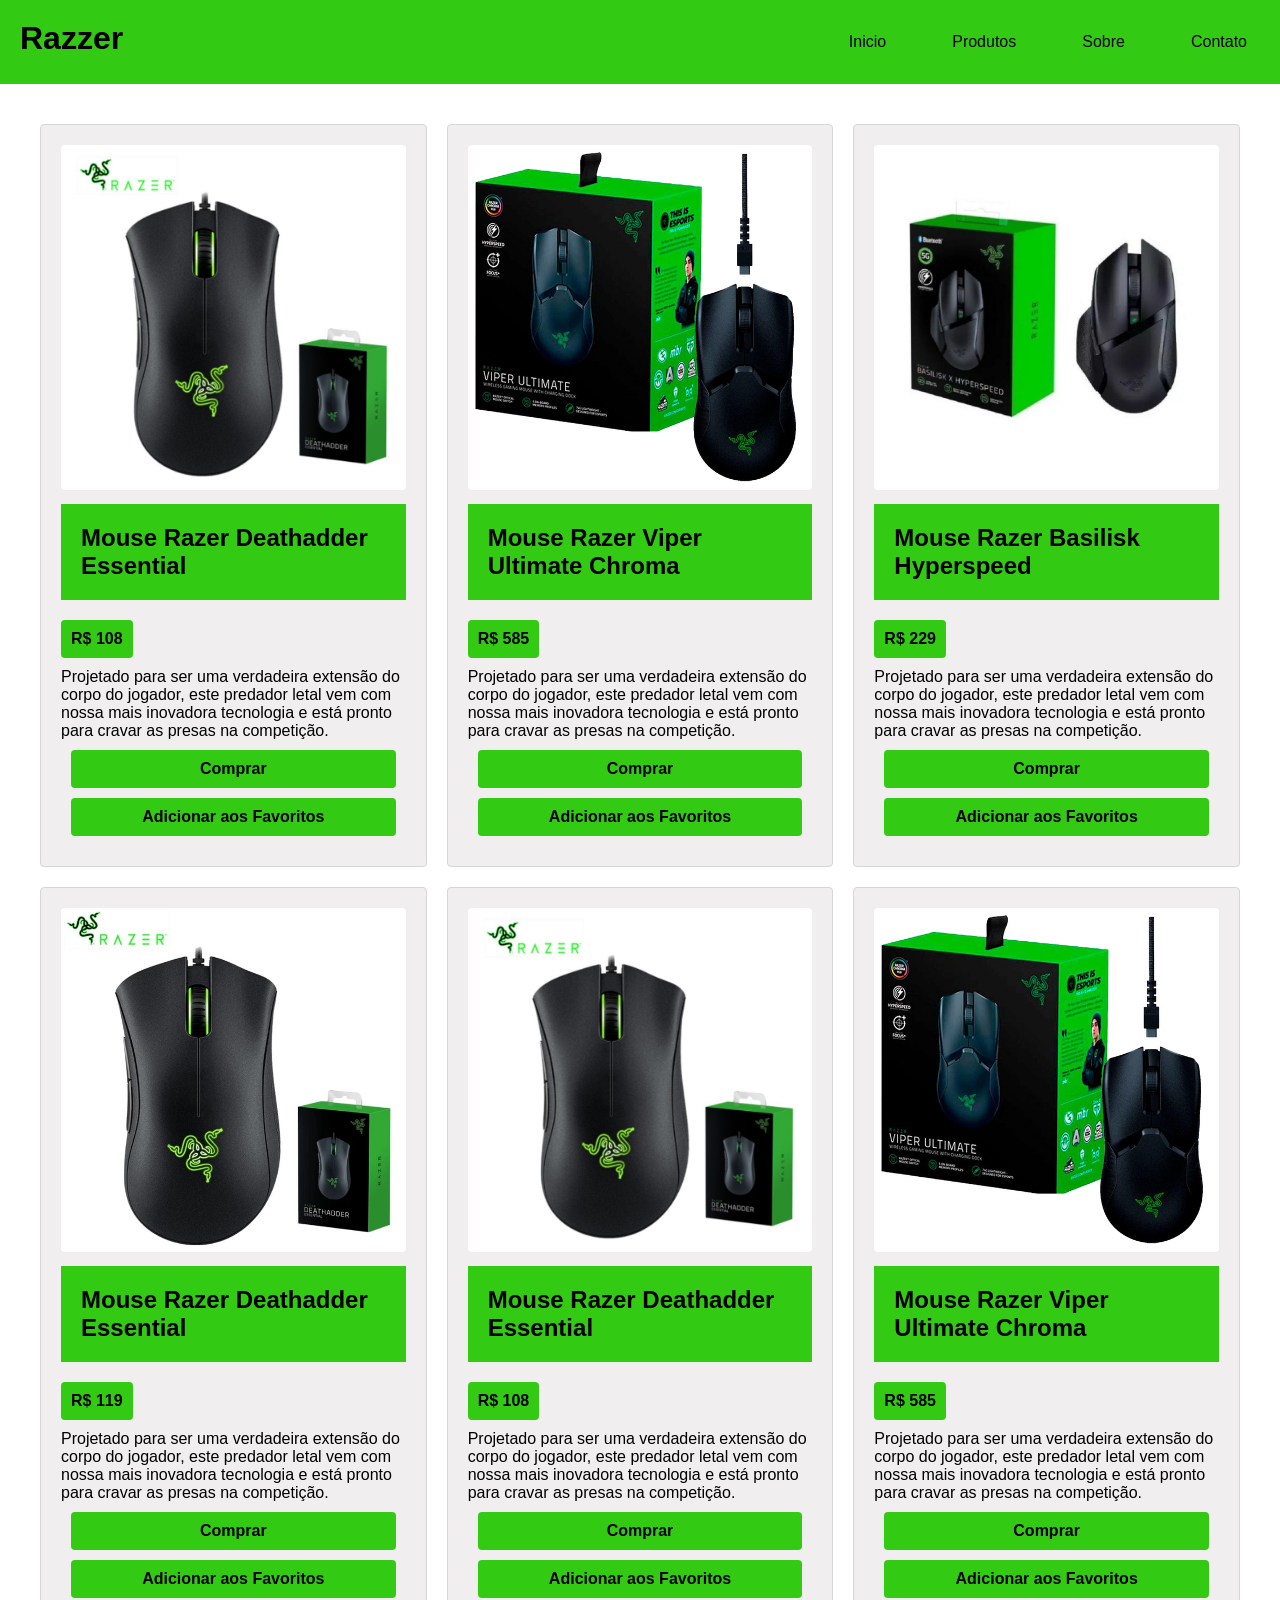
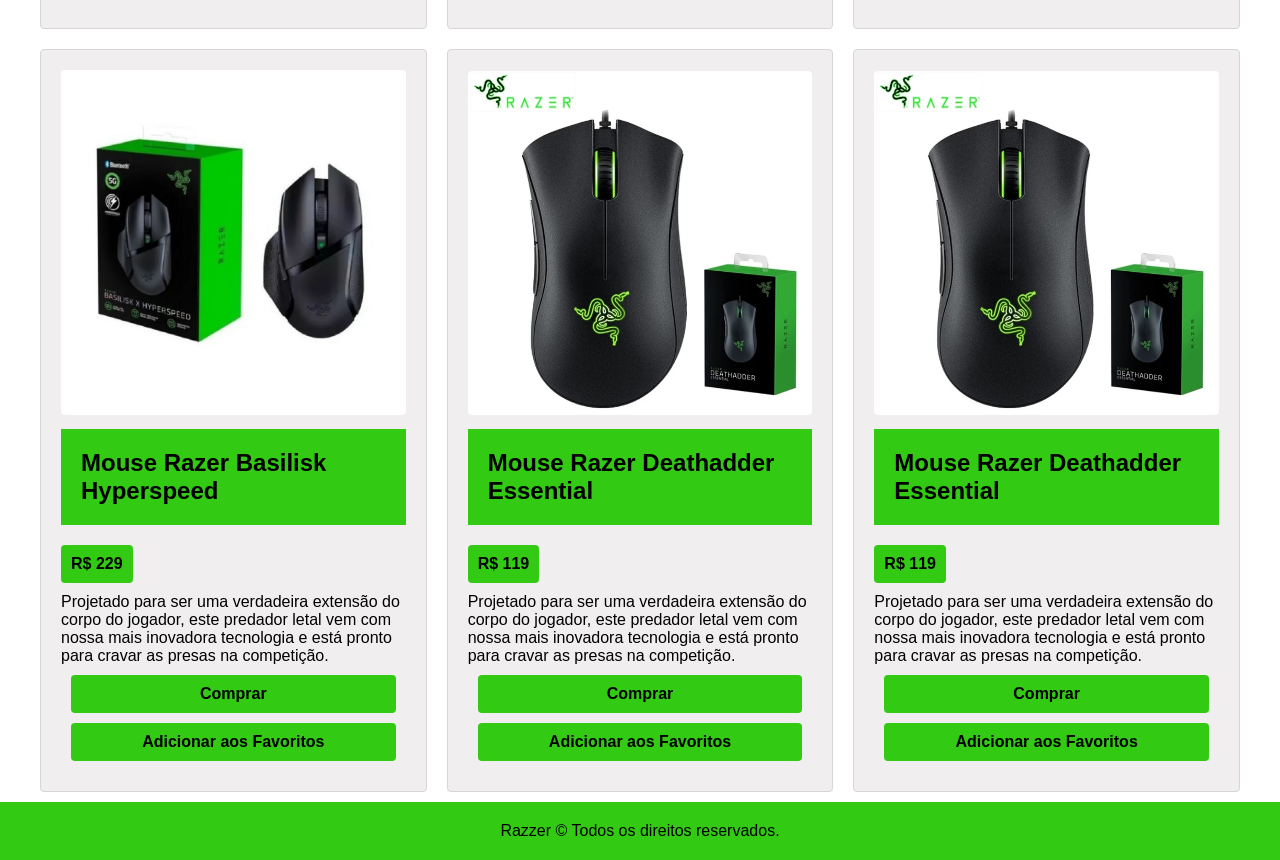
==== commit bf74eb54: "Update_footer" ====
--- a/index.html
+++ b/index.html
@@ -147,6 +147,7 @@
       </section>
     </main>
     <script src="app.js"></script>
-    <footer class="rodape">Razzer © Nenhum direito reservado.</footer>
+    <footer class="rodape">
+      <p>Razzer © Todos os direitos reservados.</p></footer>
   </body>
 </html>
--- a/style.css
+++ b/style.css
@@ -17,6 +17,7 @@
 
 ul {
   display: flex;
+  flex-wrap: wrap;
   background-color: rgb(51, 202, 20);
   justify-content: flex-end;
 
@@ -54,7 +55,6 @@
   gap: 20px;
   margin-top: 40px;
 
-
 }
 
 .item {
@@ -67,6 +67,7 @@
 
 .item img {
   width: 100%;
+  
 
   object-fit: cover;
   border-radius: 4px;
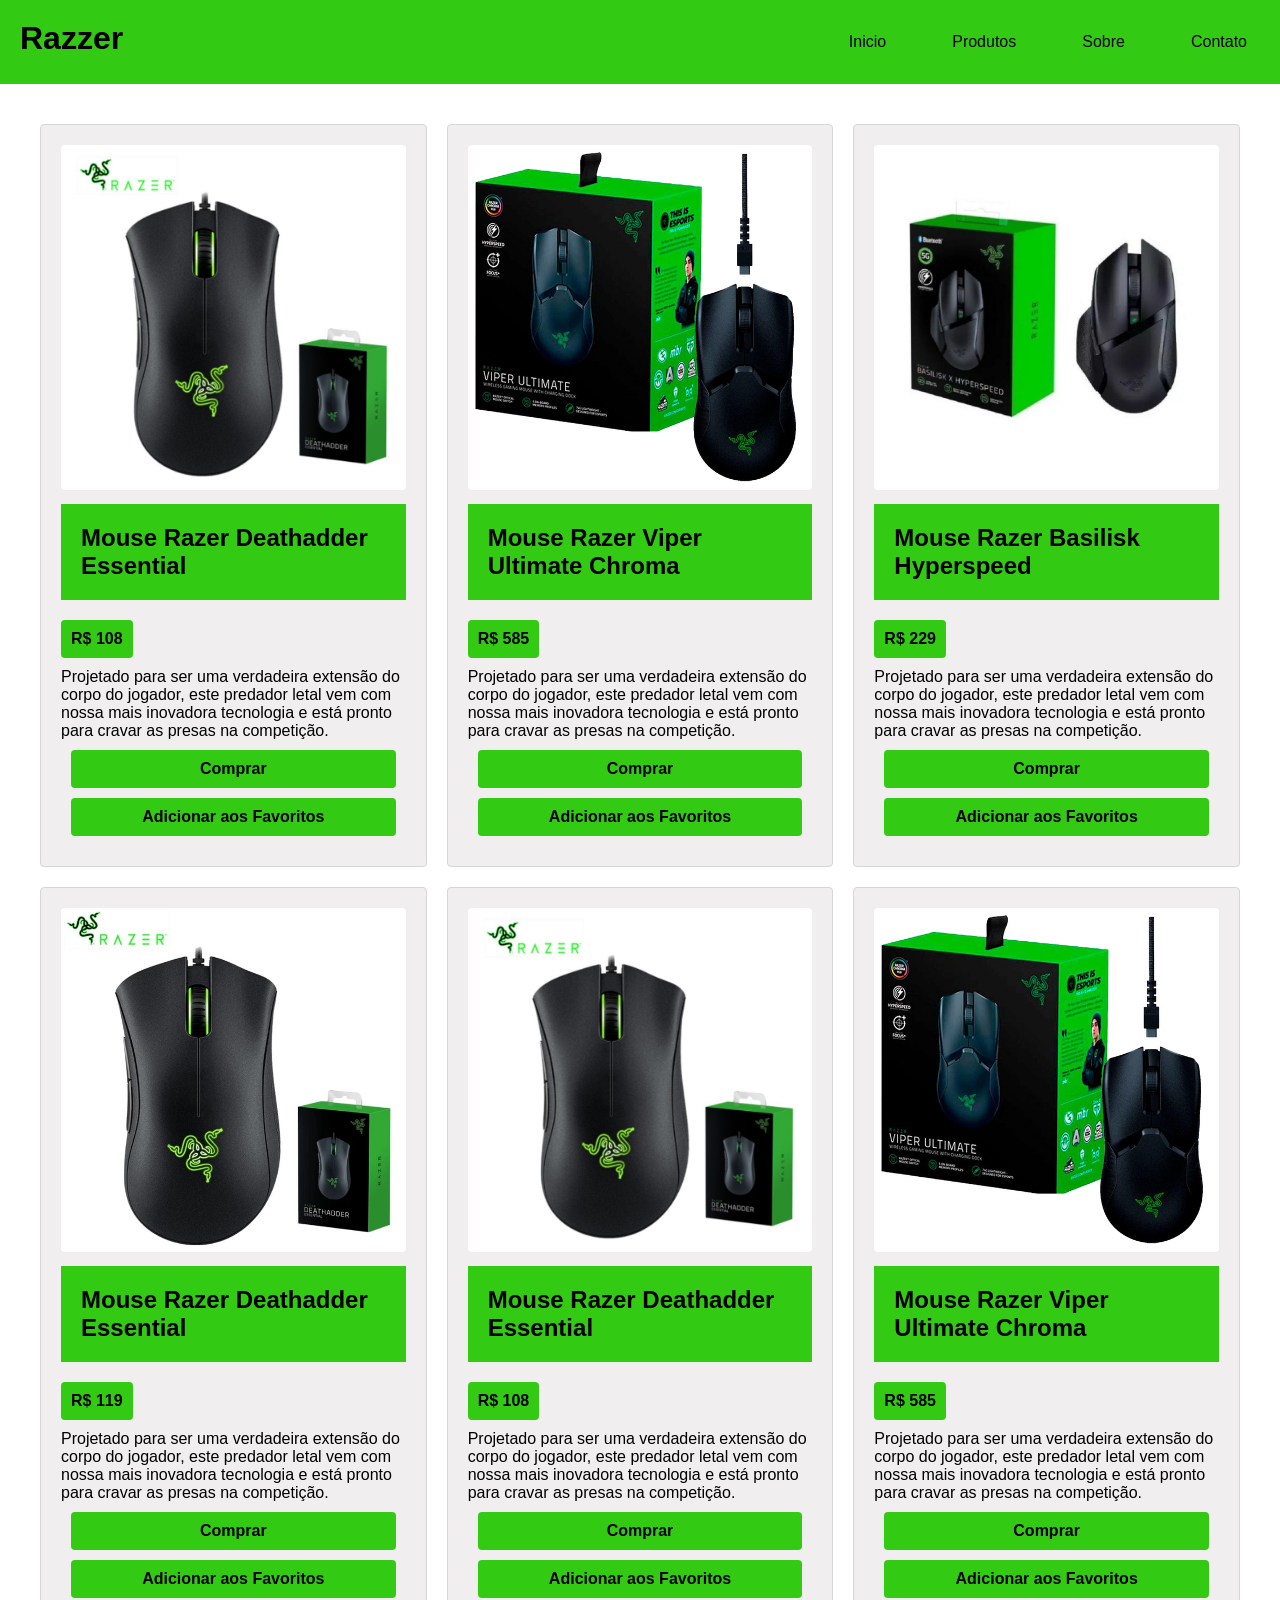
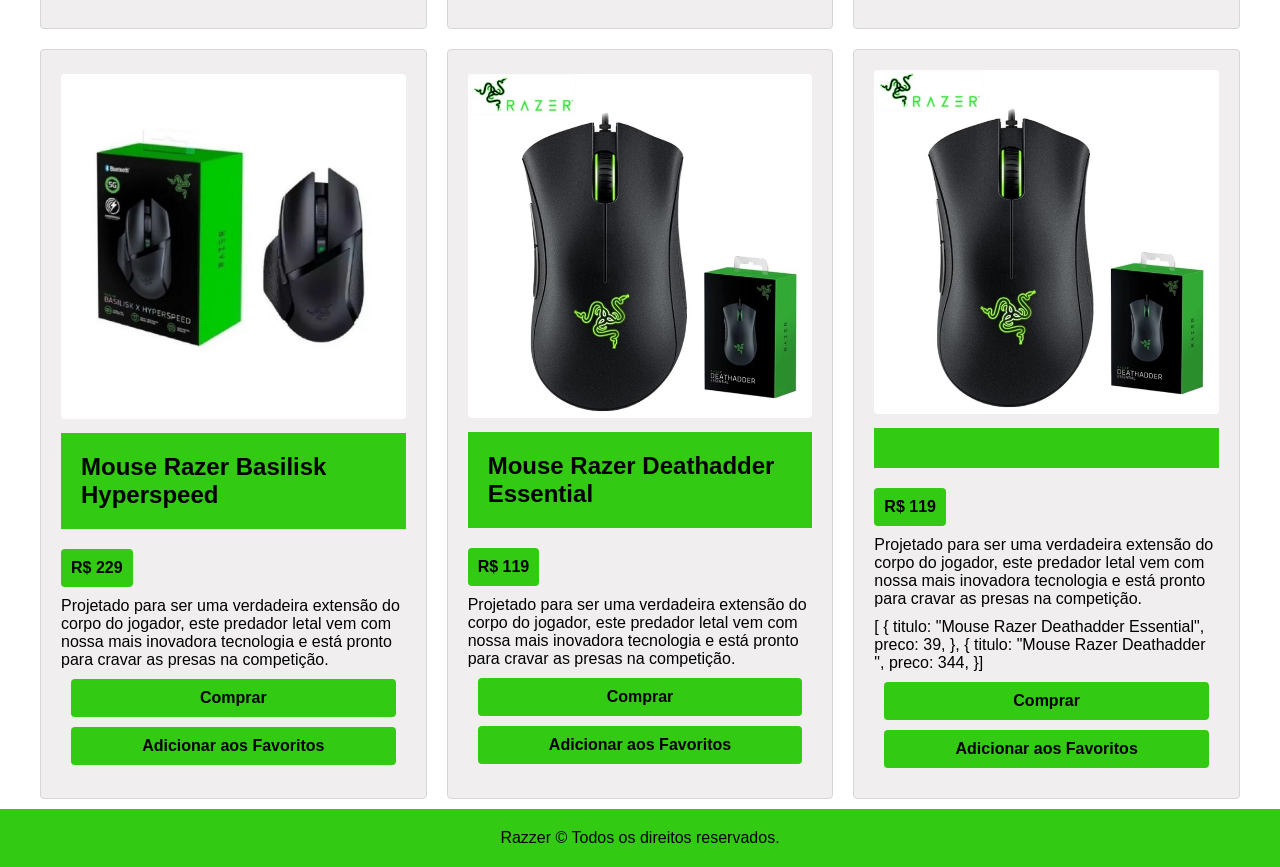
==== commit cf14d865: "Update" ====
--- a/index.html
+++ b/index.html
@@ -133,13 +133,25 @@
         </div>
         <div class="item">
           <img src="assets/4.jpg" alt="" />
-          <h1 class="titulo">Mouse Razer Deathadder Essential</h1>
+          <h1 class="titulo"></h1>
           <p class="preco">R$ 119</p>
           <p class="descricao">
             Projetado para ser uma verdadeira extensão do corpo do jogador, este
             predador letal vem com nossa mais inovadora tecnologia e está pronto
             para cravar as presas na competição.
           </p>
+           [
+            {
+            titulo: "Mouse Razer Deathadder Essential",
+            preco: 39,
+
+            },
+            {
+              titulo: "Mouse Razer Deathadder ",
+              preco: 344,
+              
+              }]
+          
 
           <a class="btn" href="#">Comprar</a>
           <a class="btn" href="#">Adicionar aos Favoritos</a>
